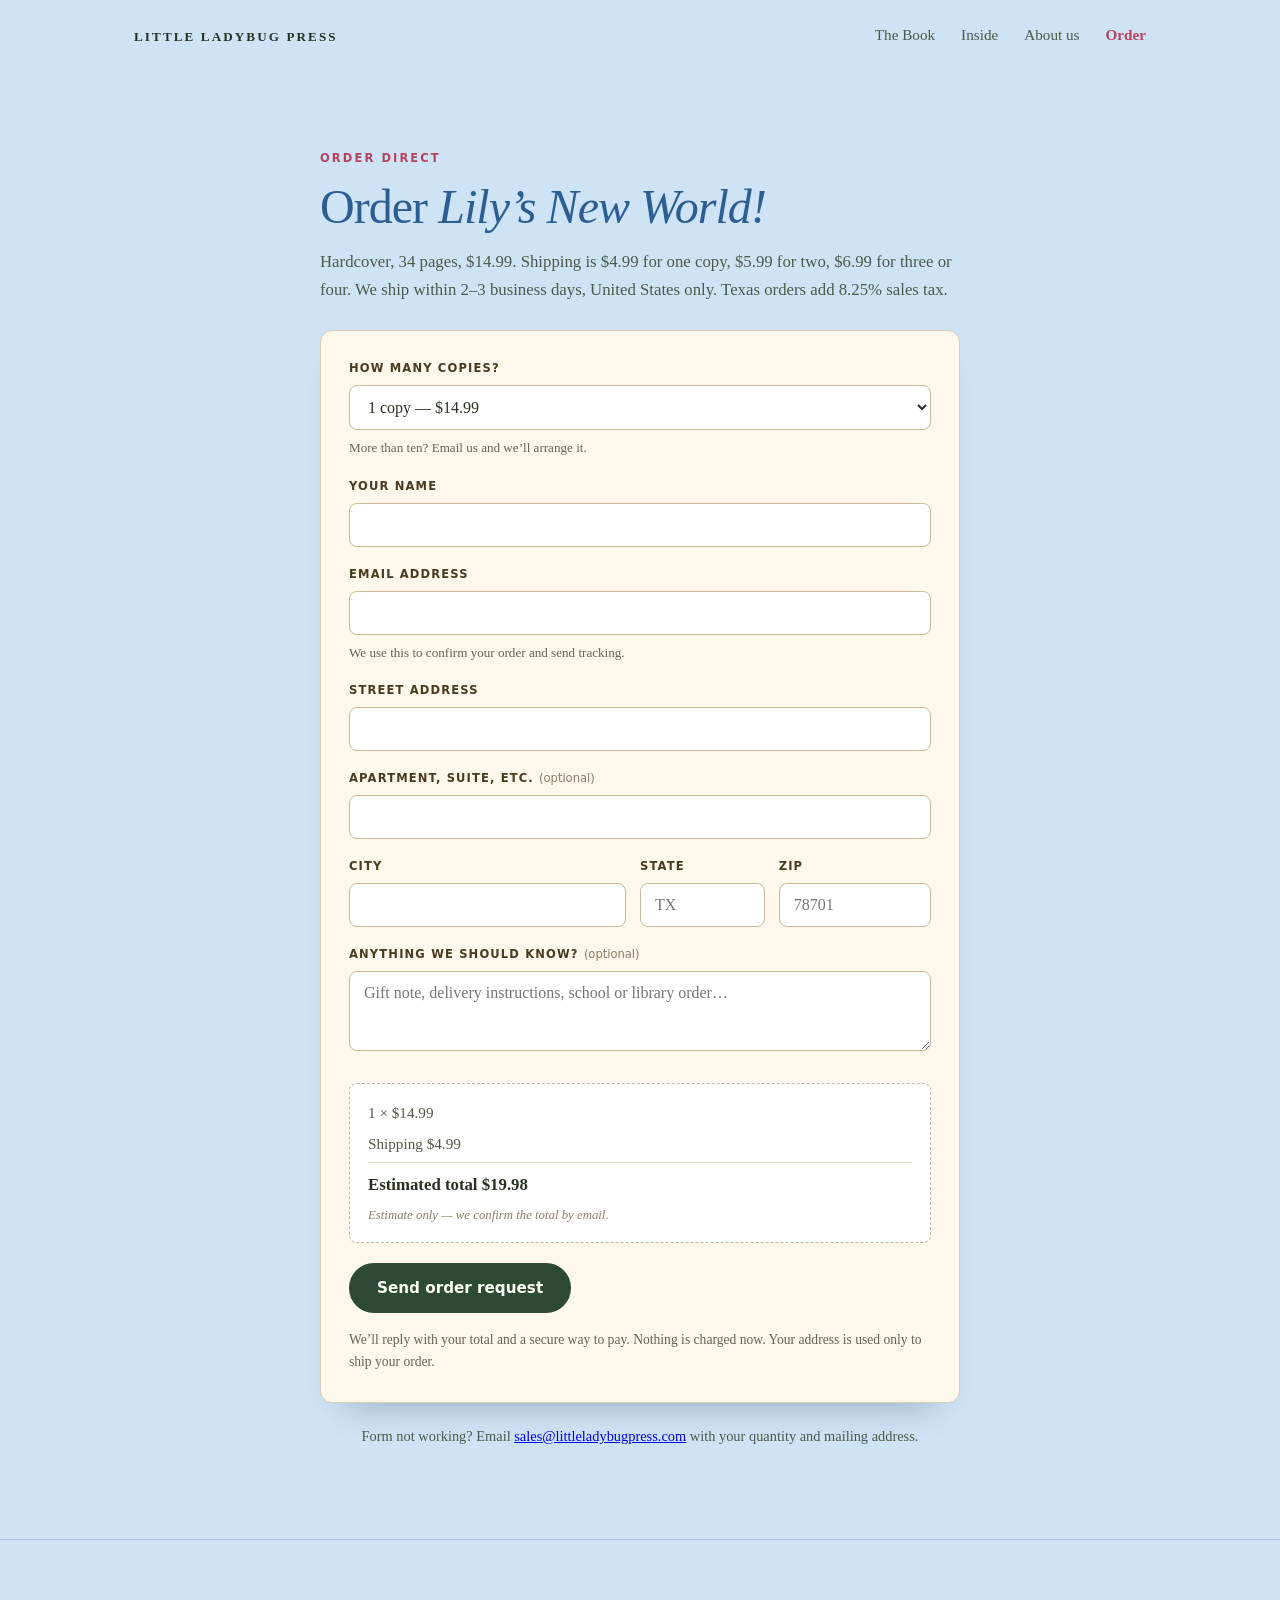
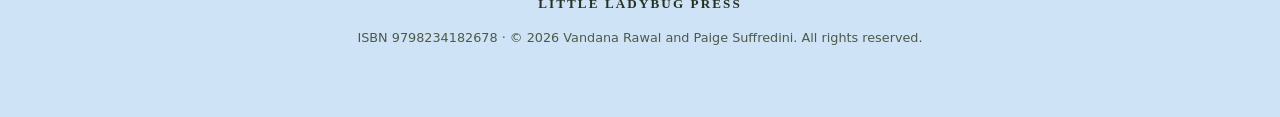
==== order.html @ c1c00ec9 "Turn the rainbow so its apex faces the text" ====
<!DOCTYPE html>
<html lang="en">
<head>
<meta charset="utf-8">
<meta name="viewport" content="width=device-width, initial-scale=1">
<title>Order Lily&rsquo;s New World! — Little Ladybug Press</title>
<meta name="description" content="Order Lily's New World! directly from Little Ladybug Press. Hardcover, $14.99, ships in 2–3 business days within the United States.">
<meta name="robots" content="noindex">
<link rel="stylesheet" href="styles.css?v=19">
</head>
<body>

<header class="site-header">
  <a class="wordmark" href="index.html">Little Ladybug Press</a>
  <nav aria-label="Main">
    <a href="index.html#book">The Book</a>
    <a href="index.html#look">Inside</a>
    <a href="index.html#authors">About us</a>
    <a class="nav-buy" href="order.html">Order</a>
  </nav>
</header>

<main>
  <section class="section">
    <div class="form-wrap">
      <p class="eyebrow">Order direct</p>
      <h1 class="form-title">Order <em>Lily&rsquo;s New World!</em></h1>
      <p class="form-lede">Hardcover, 34 pages, $14.99. Shipping is $4.99 for one copy, $5.99 for two, $6.99 for three or four. We ship within 2&ndash;3 business days, United States only. Texas orders add 8.25% sales tax.</p>

      <form class="order-form" action="https://formspree.io/f/xjyyjrkn" method="POST">
        <input type="hidden" name="_subject" value="New order — Lily's New World">
        <input type="hidden" name="_next" value="https://littleladybugpress.com/thanks.html">

        <div class="field">
          <label for="qty">How many copies?</label>
          <select id="qty" name="quantity" required>
            <option value="1">1 copy — $14.99</option>
            <option value="2">2 copies — $29.98</option>
            <option value="3">3 copies — $44.97</option>
            <option value="4">4 copies — $59.96</option>
            <option value="5">5 copies</option>
            <option value="6">6 copies</option>
            <option value="7">7 copies</option>
            <option value="8">8 copies</option>
            <option value="9">9 copies</option>
            <option value="10">10 copies</option>
          </select>
          <p class="hint">More than ten? Email us and we&rsquo;ll arrange it.</p>
        </div>

        <div class="field">
          <label for="name">Your name</label>
          <input id="name" name="name" type="text" autocomplete="name" required maxlength="80">
        </div>

        <div class="field">
          <label for="email">Email address</label>
          <input id="email" name="email" type="email" autocomplete="email" required maxlength="120">
          <p class="hint">We use this to confirm your order and send tracking.</p>
        </div>

        <div class="field">
          <label for="street">Street address</label>
          <input id="street" name="street" type="text" autocomplete="address-line1" required maxlength="120">
        </div>

        <div class="field">
          <label for="street2">Apartment, suite, etc. <span class="optional">(optional)</span></label>
          <input id="street2" name="street2" type="text" autocomplete="address-line2" maxlength="80">
        </div>

        <div class="row">
          <div class="field">
            <label for="city">City</label>
            <input id="city" name="city" type="text" autocomplete="address-level2" required maxlength="60">
          </div>
          <div class="field">
            <label for="state">State</label>
            <input id="state" name="state" type="text" autocomplete="address-level1" required maxlength="2" pattern="[A-Za-z]{2}" title="Two-letter state code, e.g. TX" placeholder="TX">
          </div>
          <div class="field">
            <label for="zip">ZIP</label>
            <input id="zip" name="zip" type="text" autocomplete="postal-code" required inputmode="numeric" pattern="[0-9]{5}(-[0-9]{4})?" title="Five-digit ZIP, or ZIP+4" placeholder="78701">
          </div>
        </div>

        <div class="field">
          <label for="note">Anything we should know? <span class="optional">(optional)</span></label>
          <textarea id="note" name="note" rows="3" maxlength="500" placeholder="Gift note, delivery instructions, school or library order&hellip;"></textarea>
        </div>

        <!-- Honeypot: hidden from people, irresistible to bots. Leave it empty. -->
        <div class="hp" aria-hidden="true">
          <label for="company">Company</label>
          <input id="company" name="company" type="text" tabindex="-1" autocomplete="off">
        </div>

        <div class="estimate" id="estimate" aria-live="polite"></div>

        <button class="button" type="submit">Send order request</button>

        <p class="form-note">We&rsquo;ll reply with your total and a secure way to pay. Nothing is charged now. Your address is used only to ship your order.</p>
      </form>

      <p class="form-fallback">Form not working? Email <a href="mailto:sales@littleladybugpress.com">sales@littleladybugpress.com</a> with your quantity and mailing address.</p>
    </div>
  </section>
</main>

<footer class="site-footer">
  <p class="wordmark">Little Ladybug Press</p>
  <p class="small">ISBN 9798234182678 &middot; &copy; 2026 Vandana Rawal and Paige Suffredini. All rights reserved.</p>
</footer>

<script>
(function () {
  var qty = document.getElementById('qty');
  var state = document.getElementById('state');
  var out = document.getElementById('estimate');
  var PRICE = 14.99, RATE = 0.0825;

  function shipping(n) {
    if (n <= 1) return 4.99;
    if (n === 2) return 5.99;
    return 6.99;
  }

  function money(v) {
    return '$' + v.toFixed(2);
  }

  function update() {
    var n = parseInt(qty.value, 10) || 1;
    var books = n * PRICE;
    var ship = shipping(n);
    var isTX = (state.value || '').trim().toUpperCase() === 'TX';
    var tax = isTX ? Math.round((books + ship) * RATE * 100) / 100 : 0;
    var total = books + ship + tax;
    out.innerHTML =
      '<span>' + n + ' &times; ' + money(PRICE) + '</span>' +
      '<span>Shipping ' + money(ship) + '</span>' +
      (isTX ? '<span>Texas tax ' + money(tax) + '</span>' : '') +
      '<strong>Estimated total ' + money(total) + '</strong>' +
      '<em>Estimate only — we confirm the total by email.</em>';
  }

  qty.addEventListener('change', update);
  state.addEventListener('input', update);
  update();
})();
</script>

</body>
</html>
---- styles.css ----
/* Lily's New World — single page, no build step */

:root {
  --cream: #cfe3f6;
  --cream-deep: #b4d2ef;
  --ink: #26311f;
  --ink-soft: #4d5a45;
  --rose: #b5445a;
  --leaf: #3f6b4a;
  --leaf-deep: #2c4a34;
  --line: #a5c3e0;
  --max: 1060px;
}

* { box-sizing: border-box; }

html { scroll-behavior: smooth; }

body {
  margin: 0;
  background: var(--cream);
  color: var(--ink);
  font-family: "Iowan Old Style", "Palatino Linotype", Palatino, Georgia, serif;
  font-size: 18px;
  line-height: 1.65;
  -webkit-font-smoothing: antialiased;
}

img { max-width: 100%; display: block; }

.skip {
  position: absolute;
  left: -9999px;
  top: 0;
  background: var(--ink);
  color: var(--cream);
  padding: 10px 16px;
  z-index: 10;
}
.skip:focus { left: 8px; top: 8px; }

/* Header */

.site-header {
  display: flex;
  align-items: center;
  justify-content: space-between;
  gap: 24px;
  max-width: var(--max);
  margin: 0 auto;
  padding: 22px 24px;
}

.wordmark {
  font-size: 0.82rem;
  letter-spacing: 0.16em;
  text-transform: uppercase;
  color: var(--ink);
  text-decoration: none;
  font-weight: 700;
}

.site-header nav {
  display: flex;
  gap: 26px;
  align-items: center;
  font-size: 0.95rem;
}

.site-header nav a {
  color: var(--ink-soft);
  text-decoration: none;
  padding-bottom: 3px;
  border-bottom: 1px solid transparent;
}

.site-header nav a:hover,
.site-header nav a:focus-visible {
  color: var(--ink);
  border-bottom-color: var(--rose);
}

.nav-buy {
  color: var(--rose) !important;
  font-weight: 700;
}

/* Hero */

.hero {
  display: grid;
  grid-template-columns: 1.15fr 0.85fr;
  gap: 56px;
  align-items: center;
  max-width: var(--max);
  margin: 0 auto;
  padding: 40px 24px 64px;
}

.eyebrow {
  font-family: system-ui, -apple-system, "Segoe UI", sans-serif;
  font-size: 0.72rem;
  letter-spacing: 0.18em;
  text-transform: uppercase;
  color: var(--rose);
  margin: 0 0 14px;
  font-weight: 700;
}

h1 {
  font-size: clamp(2.9rem, 6vw, 4.6rem);
  line-height: 0.98;
  margin: 0 0 22px;
  letter-spacing: -0.02em;
  font-weight: 400;
  color: #2b5f93;
}

.bang { color: inherit; }

.eyebrow.red { color: #c62828; }

.excl { color: #c62828; }

.title-accent {
  color: var(--rose);
  text-decoration: underline;
  text-decoration-thickness: 2px;
  text-underline-offset: 5px;
}
.lede {
  font-size: 1.12rem;
  color: var(--ink-soft);
  margin: 0 0 16px;
  max-width: 34em;
}

.lede + .lede { margin-top: 0; }

.hero-actions {
  display: flex;
  flex-wrap: wrap;
  gap: 14px;
  margin-top: 30px;
}

/* Buttons */

.button {
  display: inline-block;
  background: var(--leaf-deep);
  color: #fffdf7;
  text-decoration: none;
  padding: 14px 26px;
  border-radius: 999px;
  font-family: system-ui, -apple-system, "Segoe UI", sans-serif;
  font-size: 0.95rem;
  font-weight: 600;
  border: 2px solid var(--leaf-deep);
  transition: background 0.15s ease, color 0.15s ease;
}

.button:hover,
.button:focus-visible {
  background: #1f3626;
  border-color: #1f3626;
}

.button.ghost {
  background: transparent;
  color: var(--leaf-deep);
}

.button.ghost:hover,
.button.ghost:focus-visible {
  background: var(--cream-deep);
}

/* Cover */

.cover-slot { perspective: 1200px; }

.cover-img {
  display: block;
  width: 100%;
  height: auto;
  border-radius: 6px 14px 14px 6px;
  transform: rotate(2.5deg);
  box-shadow:
    0 0 0 3px #111111,
    0 22px 40px -18px rgba(38, 49, 31, 0.45);
}

/* Details strip */

.strip {
  background: var(--leaf-deep);
  color: #f4efe2;
  padding: 26px 24px;
}

.strip dl {
  max-width: var(--max);
  margin: 0 auto;
  display: grid;
  grid-template-columns: repeat(4, 1fr);
  gap: 20px;
  text-align: center;
}

.strip dt {
  font-family: system-ui, -apple-system, "Segoe UI", sans-serif;
  font-size: 0.66rem;
  letter-spacing: 0.16em;
  text-transform: uppercase;
  opacity: 0.7;
  margin-bottom: 4px;
}

.strip dd {
  margin: 0;
  font-size: 1rem;
}

/* Sections */

.section {
  max-width: var(--max);
  margin: 0 auto;
  padding: 76px 24px;
}

.section.tinted {
  max-width: none;
  background: var(--cream-deep);
}

.section.tinted > * {
  max-width: var(--max);
  margin-left: auto;
  margin-right: auto;
}

.section-head { max-width: 30em; margin-bottom: 34px; }

h2 {
  font-size: clamp(1.8rem, 3.4vw, 2.5rem);
  line-height: 1.1;
  margin: 0;
  font-weight: 400;
  letter-spacing: -0.01em;
}

.prose { max-width: 36em; }
.prose p { margin: 0 0 18px; color: var(--ink-soft); }
.prose p:last-child { margin-bottom: 0; }

/* Look inside */

.spreads {
  display: grid;
  grid-template-columns: repeat(3, 1fr);
  gap: 24px;
}

.spreads figure {
  margin: 0;
  padding: 0;
  border: 3px solid #111111;
  border-radius: 10px;
  box-shadow: 0 18px 30px -20px rgba(22, 40, 60, 0.28);
  overflow: hidden;
}

.spreads img {
  width: 100%;
  height: auto;
  border-radius: 0;
  box-shadow: none;
}

/* Cards */

.cards {
  display: grid;
  grid-template-columns: repeat(2, 1fr);
  gap: 24px;
}

.card {
  background: var(--cream);
  border: 1px solid var(--line);
  border-radius: 10px;
  padding: 28px;
}

.card h3 {
  margin: 0 0 10px;
  font-size: 1.15rem;
  font-weight: 700;
}

.card p { margin: 0; color: var(--ink-soft); font-size: 0.98rem; }

/* Buy */

.buy { text-align: center; }

.buy-inner { max-width: 34em; margin: 0 auto; }

.buy p { color: var(--ink-soft); }

.small {
  font-family: system-ui, -apple-system, "Segoe UI", sans-serif;
  font-size: 0.8rem;
  color: var(--ink-soft);
}

/* Footer */

.site-footer {
  border-top: 1px solid var(--line);
  padding: 40px 24px 56px;
  text-align: center;
}

.site-footer .wordmark { display: block; margin-bottom: 8px; }

/* Focus */

a:focus-visible,
button:focus-visible {
  outline: 3px solid var(--rose);
  outline-offset: 3px;
}

/* Responsive */

@media (max-width: 820px) {
  .hero { grid-template-columns: 1fr; gap: 40px; padding-top: 20px; }
  .cover-slot { max-width: 340px; }
  .strip dl { grid-template-columns: repeat(2, 1fr); gap: 26px; }
  .cards { grid-template-columns: 1fr; }
  .spreads {
    display: flex;
    overflow-x: auto;
    scroll-snap-type: x mandatory;
    gap: 16px;
    padding-bottom: 10px;
    -webkit-overflow-scrolling: touch;
  }
  .spreads figure { flex: 0 0 78%; scroll-snap-align: start; }
  .site-header nav { gap: 16px; font-size: 0.9rem; }
}

@media (max-width: 520px) {
  body { font-size: 17px; }
  .site-header { flex-wrap: wrap; justify-content: center; }
  .section { padding: 56px 20px; }
  .hero { padding-bottom: 48px; }
}

@media (prefers-reduced-motion: reduce) {
  html { scroll-behavior: auto; }
  * { transition: none !important; }
}

/* Order form */

.form-wrap {
  max-width: 640px;
  margin: 0 auto;
}

.form-title {
  font-size: clamp(2rem, 4vw, 3rem);
  line-height: 1.05;
  margin: 0 0 16px;
  color: #2b5f93;
  font-weight: 400;
}

.form-lede {
  font-size: 1.05rem;
  color: var(--ink-soft);
  margin: 0 0 26px;
}

.order-form {
  background: #fdf7ec;
  border: 1px solid #d9cdb8;
  border-radius: 12px;
  padding: 28px;
  box-shadow: 0 20px 36px -26px rgba(22, 40, 60, 0.45);
}

.field { margin-bottom: 18px; }

.field label {
  display: block;
  font-family: system-ui, -apple-system, "Segoe UI", sans-serif;
  font-size: 0.72rem;
  letter-spacing: 0.1em;
  text-transform: uppercase;
  font-weight: 700;
  color: #4a3a1e;
  margin-bottom: 7px;
}

.optional {
  font-weight: 400;
  letter-spacing: 0;
  text-transform: none;
  color: #8a7c63;
}

.field input,
.field select,
.field textarea {
  width: 100%;
  padding: 12px 14px;
  font-family: inherit;
  font-size: 1rem;
  color: var(--ink);
  background: #fff;
  border: 1px solid #c9b79a;
  border-radius: 8px;
}

.field input:focus,
.field select:focus,
.field textarea:focus {
  outline: 3px solid rgba(181, 68, 90, 0.28);
  border-color: var(--rose);
}

.row {
  display: grid;
  grid-template-columns: 2fr 0.9fr 1.1fr;
  gap: 14px;
}

.hint {
  font-size: 0.82rem;
  color: #6b6152;
  margin: 7px 0 0;
}

.hp {
  position: absolute;
  left: -9999px;
  width: 1px;
  height: 1px;
  overflow: hidden;
}

.estimate {
  display: grid;
  gap: 6px;
  margin: 22px 0 20px;
  padding: 16px 18px;
  background: #fff;
  border: 1px dashed #c9b79a;
  border-radius: 8px;
  font-size: 0.95rem;
  color: var(--ink-soft);
}

.estimate span { display: flex; justify-content: space-between; }

.estimate strong {
  display: flex;
  justify-content: space-between;
  padding-top: 8px;
  border-top: 1px solid #e4d9c5;
  color: var(--ink);
  font-size: 1.05rem;
}

.estimate em {
  font-size: 0.8rem;
  color: #8a7c63;
}

.form-note {
  font-size: 0.85rem;
  color: #6b6152;
  margin: 16px 0 0;
}

.form-fallback {
  font-size: 0.9rem;
  color: var(--ink-soft);
  margin-top: 22px;
  text-align: center;
}

@media (max-width: 620px) {
  .row { grid-template-columns: 1fr 1fr; }
  .row .field:first-child { grid-column: 1 / -1; }
  .order-form { padding: 20px; }
}

/* Authors note */

.authors-note {
  max-width: 44em;
  margin: 34px auto 0;
  color: var(--ink);
  font-size: 1.18rem;
  font-weight: 700;
  line-height: 1.55;
  text-align: center;
}

.authors-note + .authors-note { margin-top: 16px; }

/* Discovery layout with rainbow */

.discovery-layout {
  display: grid;
  grid-template-columns: 1.15fr 0.85fr;
  gap: 46px;
  align-items: center;
}

.discovery-art { margin: 0; }

.discovery-art img {
  width: 100%;
  height: auto;
  mix-blend-mode: multiply;
}

@media (max-width: 860px) {
  .discovery-layout { grid-template-columns: 1fr; gap: 28px; }
}
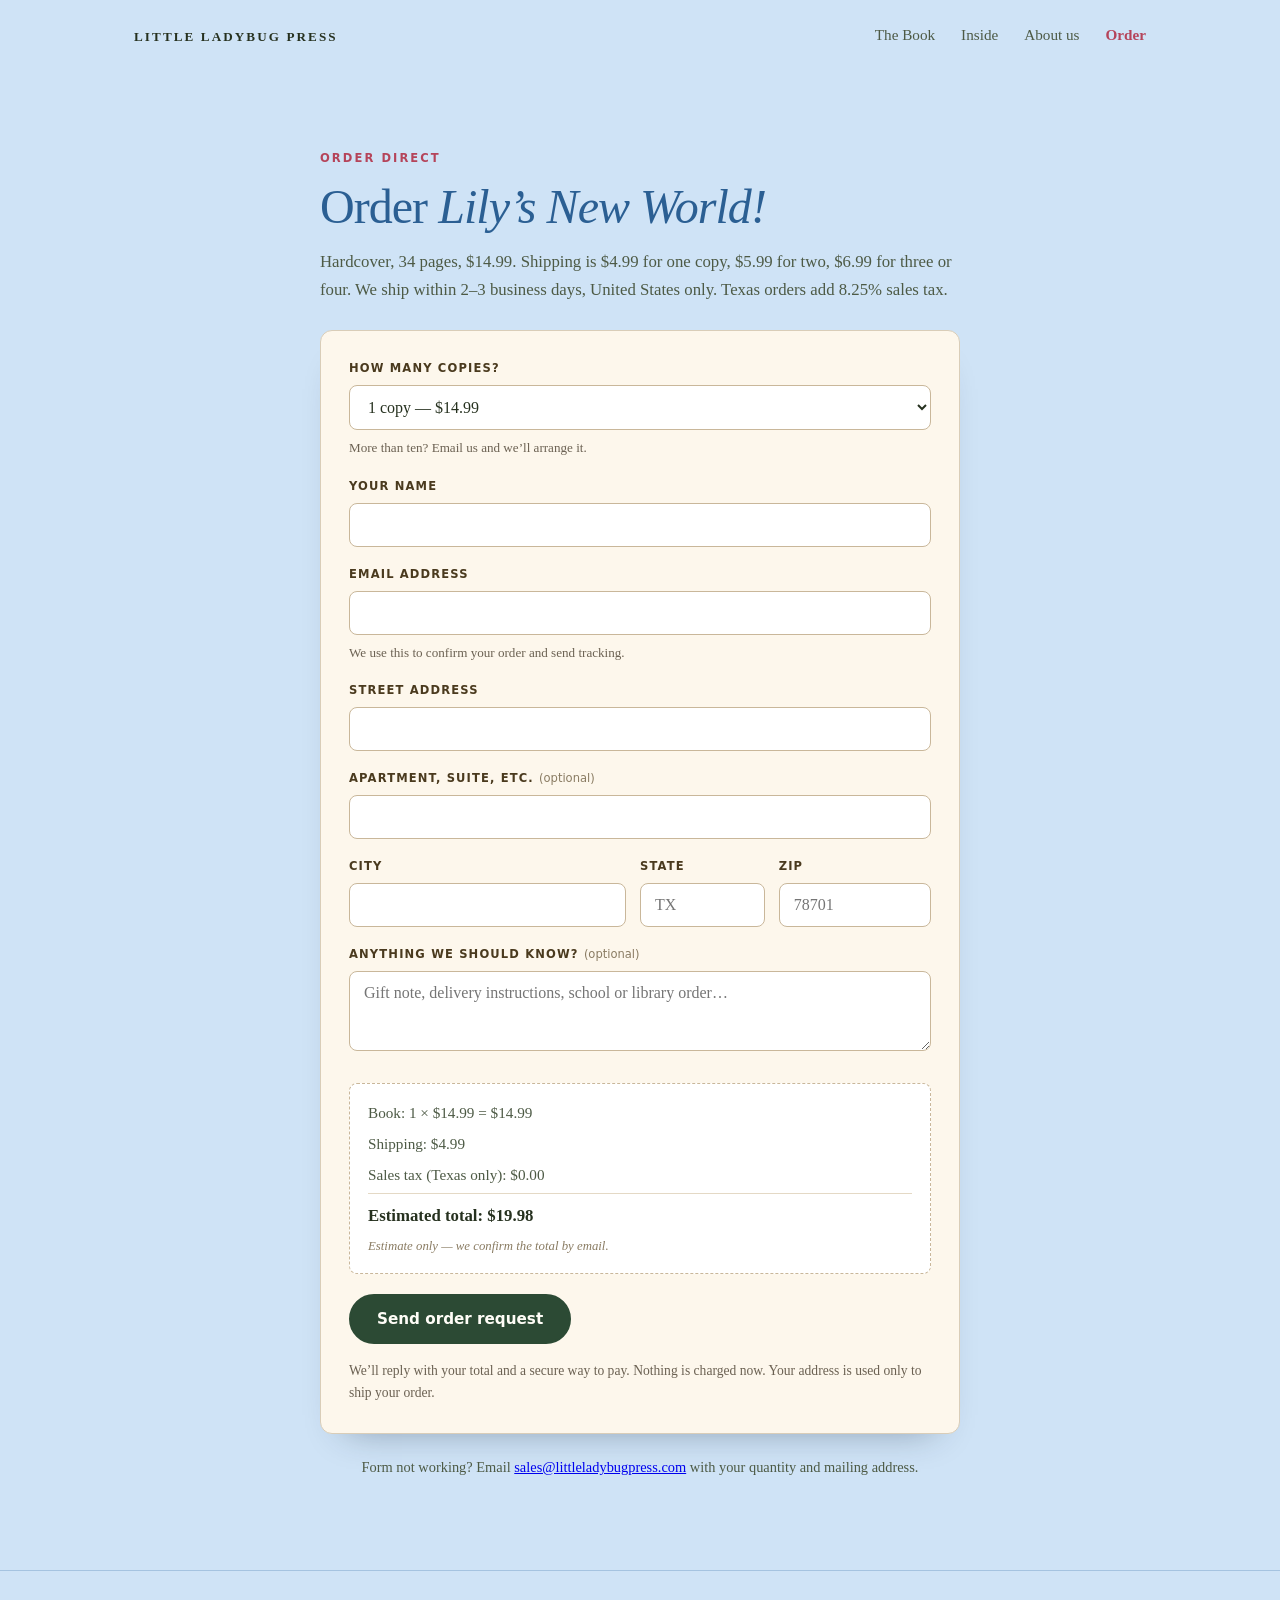
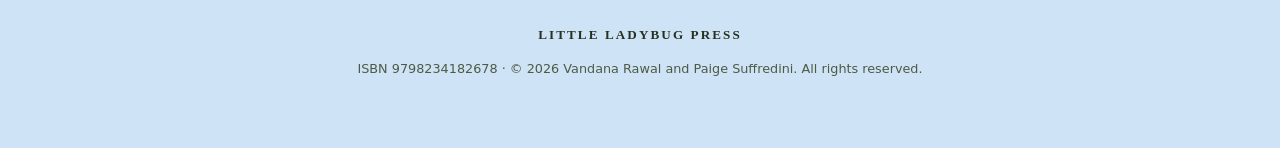
==== commit f595970f: "Show the full book, shipping, and tax breakdown on the order form" ====
--- a/order.html
+++ b/order.html
@@ -6,7 +6,7 @@
 <title>Order Lily&rsquo;s New World! — Little Ladybug Press</title>
 <meta name="description" content="Order Lily's New World! directly from Little Ladybug Press. Hardcover, $14.99, ships in 2–3 business days within the United States.">
 <meta name="robots" content="noindex">
-<link rel="stylesheet" href="styles.css?v=19">
+<link rel="stylesheet" href="styles.css?v=20">
 </head>
 <body>
 
@@ -97,6 +97,12 @@
 
         <div class="estimate" id="estimate" aria-live="polite"></div>
 
+        <!-- The estimate is sent with the order so the confirmation email has the full breakdown. -->
+        <input type="hidden" id="book_total" name="book_total" value="">
+        <input type="hidden" id="shipping_cost" name="shipping_cost" value="">
+        <input type="hidden" id="sales_tax" name="sales_tax" value="">
+        <input type="hidden" id="estimated_total" name="estimated_total" value="">
+
         <button class="button" type="submit">Send order request</button>
 
         <p class="form-note">We&rsquo;ll reply with your total and a secure way to pay. Nothing is charged now. Your address is used only to ship your order.</p>
@@ -117,6 +123,10 @@
   var qty = document.getElementById('qty');
   var state = document.getElementById('state');
   var out = document.getElementById('estimate');
+  var bookField = document.getElementById('book_total');
+  var shipField = document.getElementById('shipping_cost');
+  var taxField = document.getElementById('sales_tax');
+  var totalField = document.getElementById('estimated_total');
   var PRICE = 14.99, RATE = 0.0825;
 
   function shipping(n) {
@@ -136,16 +146,30 @@
     var isTX = (state.value || '').trim().toUpperCase() === 'TX';
     var tax = isTX ? Math.round((books + ship) * RATE * 100) / 100 : 0;
     var total = books + ship + tax;
+
     out.innerHTML =
-      '<span>' + n + ' &times; ' + money(PRICE) + '</span>' +
-      '<span>Shipping ' + money(ship) + '</span>' +
-      (isTX ? '<span>Texas tax ' + money(tax) + '</span>' : '') +
-      '<strong>Estimated total ' + money(total) + '</strong>' +
+      '<span>Book: ' + n + ' &times; ' + money(PRICE) + ' = ' + money(books) + '</span>' +
+      '<span>Shipping: ' + money(ship) + '</span>' +
+      '<span>' + (isTX ? 'Texas sales tax (8.25%): ' : 'Sales tax (Texas only): ') + money(tax) + '</span>' +
+      '<strong>Estimated total: ' + money(total) + '</strong>' +
       '<em>Estimate only — we confirm the total by email.</em>';
+
+    if (bookField) bookField.value = money(books);
+    if (shipField) shipField.value = money(ship);
+    if (taxField) taxField.value = money(tax);
+    if (totalField) totalField.value = money(total);
   }
 
   qty.addEventListener('change', update);
   state.addEventListener('input', update);
+  state.addEventListener('change', update);
+  state.addEventListener('blur', update);
+  // Browser autofill can populate the state without firing input/change.
+  document.addEventListener('input', update, true);
+  document.addEventListener('change', update, true);
+  window.addEventListener('pageshow', update);
+  setTimeout(update, 250);
+  setTimeout(update, 1200);
   update();
 })();
 </script>
--- a/styles.css
+++ b/styles.css
@@ -519,12 +519,12 @@
 
 .discovery-layout {
   display: grid;
-  grid-template-columns: 1.15fr 0.85fr;
-  gap: 46px;
+  grid-template-columns: 1fr 1.15fr;
+  gap: 40px;
   align-items: center;
 }
 
-.discovery-art { margin: 0; }
+.discovery-art { margin: 0 -20px 0 0; }
 
 .discovery-art img {
   width: 100%;
@@ -534,4 +534,5 @@
 
 @media (max-width: 860px) {
   .discovery-layout { grid-template-columns: 1fr; gap: 28px; }
-}
+  .discovery-art { margin: 0; }
+}
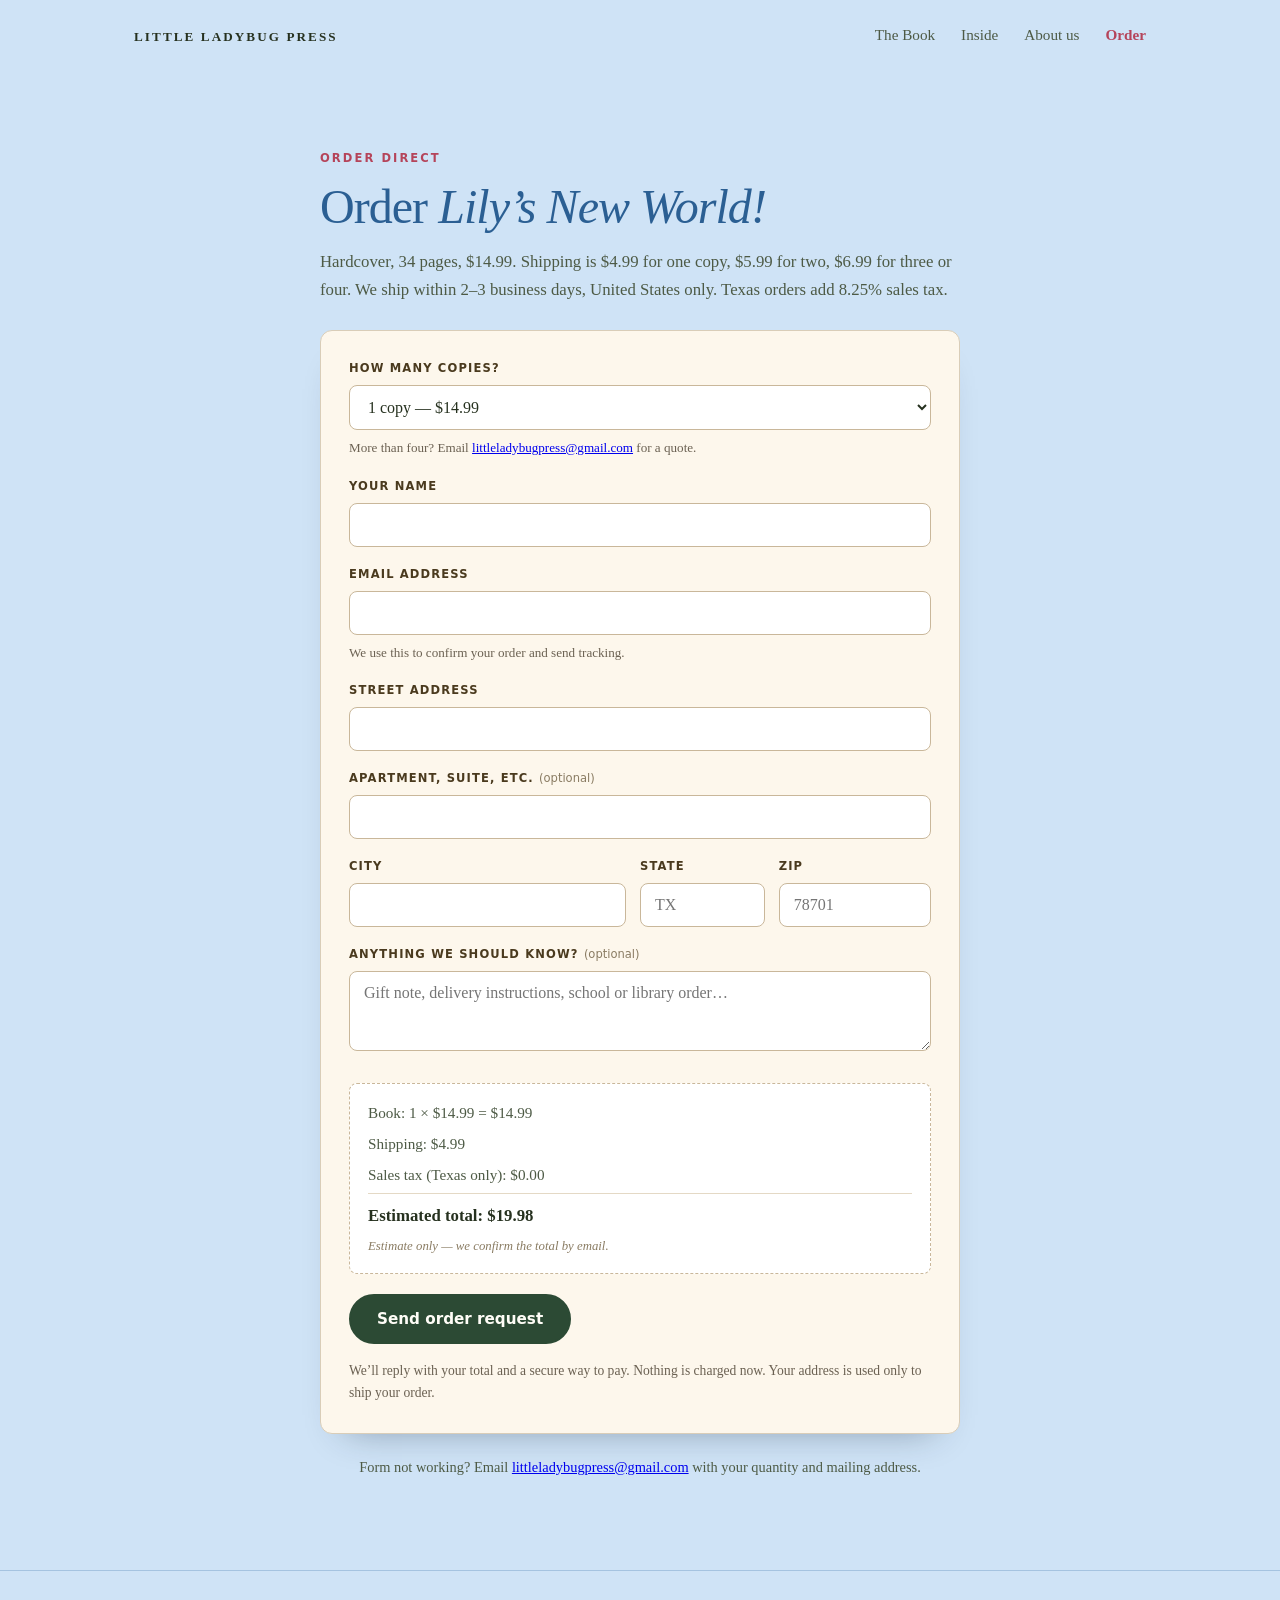
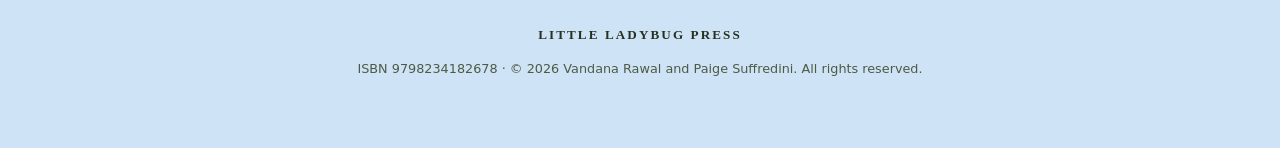
==== commit 0fe42ef2: "Cap direct orders at four copies and switch contact email" ====
--- a/order.html
+++ b/order.html
@@ -13,7 +13,7 @@
 <header class="site-header">
   <a class="wordmark" href="index.html">Little Ladybug Press</a>
   <nav aria-label="Main">
-    <a href="index.html#book">The Book</a>
+    <a href="index.html#top">The Book</a>
     <a href="index.html#look">Inside</a>
     <a href="index.html#authors">About us</a>
     <a class="nav-buy" href="order.html">Order</a>
@@ -28,7 +28,7 @@
       <p class="form-lede">Hardcover, 34 pages, $14.99. Shipping is $4.99 for one copy, $5.99 for two, $6.99 for three or four. We ship within 2&ndash;3 business days, United States only. Texas orders add 8.25% sales tax.</p>
 
       <form class="order-form" action="https://formspree.io/f/xjyyjrkn" method="POST">
-        <input type="hidden" name="_subject" value="New order — Lily's New World">
+        <input type="hidden" id="subject_line" name="_subject" value="New order — Lily's New World">
         <input type="hidden" name="_next" value="https://littleladybugpress.com/thanks.html">
 
         <div class="field">
@@ -38,14 +38,8 @@
             <option value="2">2 copies — $29.98</option>
             <option value="3">3 copies — $44.97</option>
             <option value="4">4 copies — $59.96</option>
-            <option value="5">5 copies</option>
-            <option value="6">6 copies</option>
-            <option value="7">7 copies</option>
-            <option value="8">8 copies</option>
-            <option value="9">9 copies</option>
-            <option value="10">10 copies</option>
           </select>
-          <p class="hint">More than ten? Email us and we&rsquo;ll arrange it.</p>
+          <p class="hint">More than four? Email <a href="mailto:littleladybugpress@gmail.com">littleladybugpress@gmail.com</a> for a quote.</p>
         </div>
 
         <div class="field">
@@ -97,18 +91,15 @@
 
         <div class="estimate" id="estimate" aria-live="polite"></div>
 
-        <!-- The estimate is sent with the order so the confirmation email has the full breakdown. -->
-        <input type="hidden" id="book_total" name="book_total" value="">
-        <input type="hidden" id="shipping_cost" name="shipping_cost" value="">
-        <input type="hidden" id="sales_tax" name="sales_tax" value="">
-        <input type="hidden" id="estimated_total" name="estimated_total" value="">
+        <!-- The estimate is sent as one block so the notification email shows the full pricing box. -->
+        <input type="hidden" id="pricing_summary" name="estimated_pricing" value="">
 
         <button class="button" type="submit">Send order request</button>
 
         <p class="form-note">We&rsquo;ll reply with your total and a secure way to pay. Nothing is charged now. Your address is used only to ship your order.</p>
       </form>
 
-      <p class="form-fallback">Form not working? Email <a href="mailto:sales@littleladybugpress.com">sales@littleladybugpress.com</a> with your quantity and mailing address.</p>
+      <p class="form-fallback">Form not working? Email <a href="mailto:littleladybugpress@gmail.com">littleladybugpress@gmail.com</a> with your quantity and mailing address.</p>
     </div>
   </section>
 </main>
@@ -123,10 +114,8 @@
   var qty = document.getElementById('qty');
   var state = document.getElementById('state');
   var out = document.getElementById('estimate');
-  var bookField = document.getElementById('book_total');
-  var shipField = document.getElementById('shipping_cost');
-  var taxField = document.getElementById('sales_tax');
-  var totalField = document.getElementById('estimated_total');
+  var bookField = document.getElementById('pricing_summary');
+  var subjectField = document.getElementById('subject_line');
   var PRICE = 14.99, RATE = 0.0825;
 
   function shipping(n) {
@@ -154,10 +143,16 @@
       '<strong>Estimated total: ' + money(total) + '</strong>' +
       '<em>Estimate only — we confirm the total by email.</em>';
 
-    if (bookField) bookField.value = money(books);
-    if (shipField) shipField.value = money(ship);
-    if (taxField) taxField.value = money(tax);
-    if (totalField) totalField.value = money(total);
+    if (bookField) {
+      bookField.value =
+        'Book: ' + n + ' × ' + money(PRICE) + ' = ' + money(books) + '\n' +
+        'Shipping: ' + money(ship) + '\n' +
+        (isTX ? 'Texas sales tax (8.25%): ' : 'Sales tax (Texas only): ') + money(tax) + '\n' +
+        'Estimated total: ' + money(total);
+    }
+    if (subjectField) {
+      subjectField.value = 'New order — ' + n + (n === 1 ? ' copy' : ' copies') + ' — ' + money(total);
+    }
   }
 
   qty.addEventListener('change', update);
--- a/styles.css
+++ b/styles.css
@@ -119,6 +119,13 @@
 .bang { color: inherit; }
 
 .eyebrow.red { color: #c62828; }
+
+.eyebrow-hero,
+.eyebrow-lg {
+  font-size: 0.9rem;
+  letter-spacing: 0.16em;
+  margin-bottom: 16px;
+}
 
 .excl { color: #c62828; }
 
@@ -180,15 +187,93 @@
 
 .cover-slot { perspective: 1200px; }
 
+.book-wrap {
+  position: relative;
+  transform: rotate(2.5deg);
+  box-shadow:
+    0 1px 3px rgba(20, 30, 22, 0.45),
+    0 20px 32px -6px rgba(20, 30, 22, 0.50),
+    28px 46px 66px -14px rgba(20, 30, 22, 0.70);
+}
+
+/* Page block peeking out at the fore-edge and along the bottom */
+.book-wrap::before {
+  content: "";
+  position: absolute;
+  top: 7px;
+  left: 10px;
+  right: -4px;
+  bottom: 12px;
+  z-index: 0;
+  border-radius: 2px 4px 4px 2px;
+  background:
+    linear-gradient(
+      to right,
+      rgba(0, 0, 0, 0.26) 0,
+      rgba(0, 0, 0, 0.05) 9px,
+      rgba(255, 255, 255, 0.20) 14px,
+      rgba(0, 0, 0, 0.10) 100%
+    ),
+    repeating-linear-gradient(
+      to right,
+      #fffdf6 0 1.6px,
+      #cdc4ad 1.6px 3.2px
+    );
+  box-shadow: none;
+}
+
+.book {
+  position: relative;
+  z-index: 1;
+  border-radius: 6px 2px 2px 6px;
+  overflow: hidden;
+  background: #241f1a;
+  box-shadow:
+    inset 0 -1px 0 rgba(35, 30, 25, 0.55),
+    inset 0 0 0 1px rgba(45, 45, 35, 0.10),
+    inset 0 -10px 14px -10px rgba(30, 30, 20, 0.30);
+}
+
+/* Soft shading where the cover meets the page block */
+.book::after {
+  content: "";
+  position: absolute;
+  inset: 0;
+  pointer-events: none;
+  background: linear-gradient(
+    to left,
+    rgba(0, 0, 0, 0.16) 0,
+    rgba(0, 0, 0, 0.04) 8px,
+    rgba(0, 0, 0, 0) 18px
+  );
+}
+
+/* Binding seam down the spine edge */
+.book::before {
+  content: "";
+  position: absolute;
+  top: 0;
+  bottom: 0;
+  left: 0;
+  width: 8.5%;
+  pointer-events: none;
+  background: linear-gradient(
+    to right,
+    rgba(0, 0, 0, 0.06) 0%,
+    rgba(0, 0, 0, 0.14) 4%,
+    rgba(0, 0, 0, 0.26) 10%,
+    rgba(255, 255, 255, 0.30) 17%,
+    rgba(255, 255, 255, 0.10) 25%,
+    rgba(0, 0, 0, 0.10) 44%,
+    rgba(0, 0, 0, 0.03) 72%,
+    rgba(0, 0, 0, 0) 100%
+  );
+}
+
 .cover-img {
   display: block;
   width: 100%;
   height: auto;
-  border-radius: 6px 14px 14px 6px;
-  transform: rotate(2.5deg);
-  box-shadow:
-    0 0 0 3px #111111,
-    0 22px 40px -18px rgba(38, 49, 31, 0.45);
 }
 
 /* Details strip */
@@ -279,6 +364,16 @@
   box-shadow: none;
 }
 
+.spreads-note {
+  margin: 26px 0 0;
+  text-align: center;
+  font-family: system-ui, -apple-system, "Segoe UI", sans-serif;
+  font-size: 1.05rem;
+  font-weight: 700;
+  letter-spacing: 0.03em;
+  color: var(--ink);
+}
+
 /* Cards */
 
 .cards {
@@ -296,11 +391,11 @@
 
 .card h3 {
   margin: 0 0 10px;
-  font-size: 1.15rem;
+  font-size: 1.24rem;
   font-weight: 700;
 }
 
-.card p { margin: 0; color: var(--ink-soft); font-size: 0.98rem; }
+.card p { margin: 0; color: var(--ink-soft); font-size: 1.07rem; line-height: 1.6; }
 
 /* Buy */
 
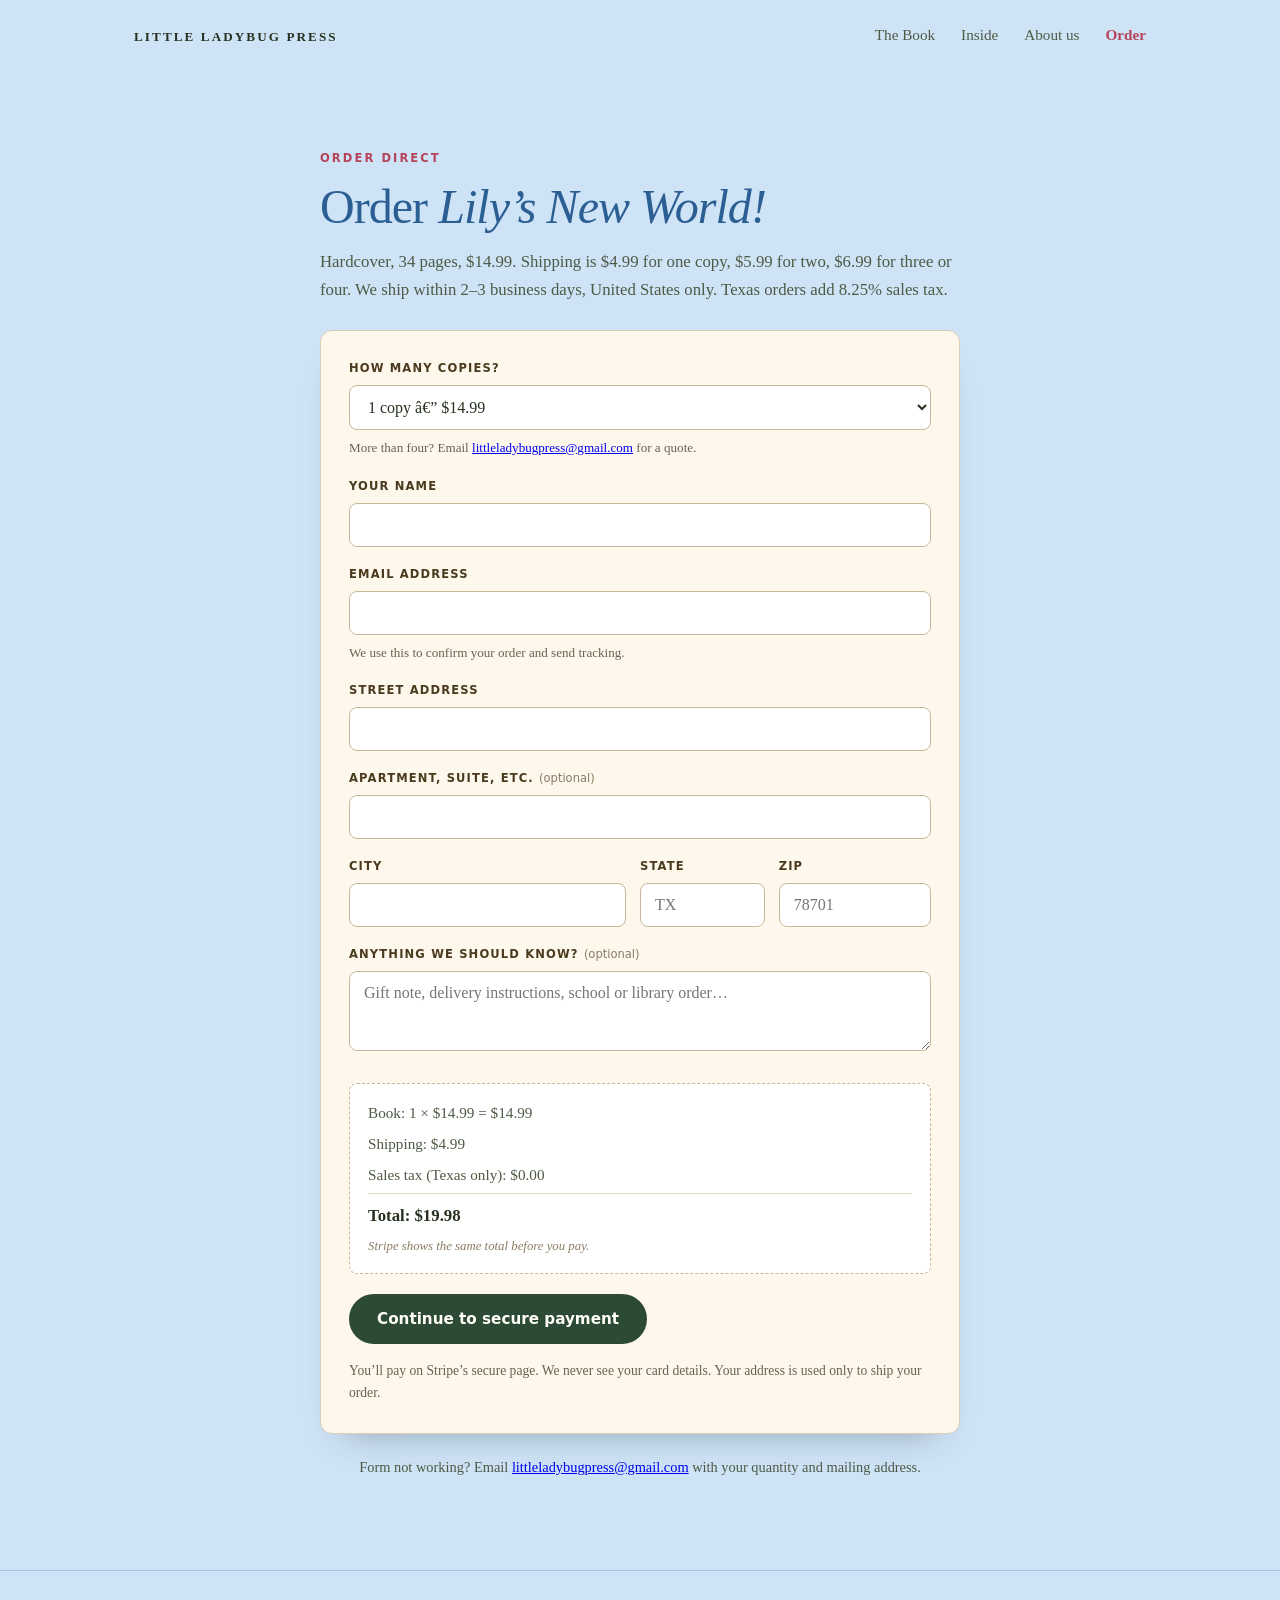
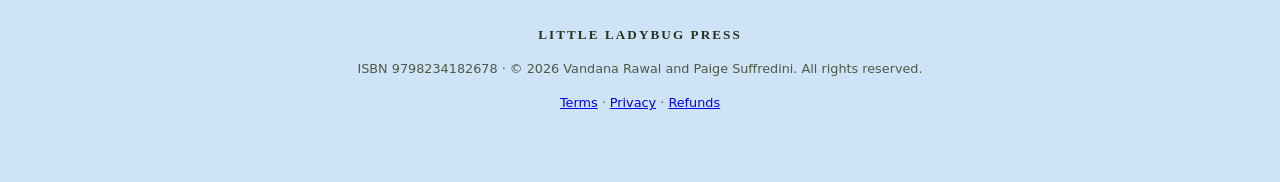
==== commit 77cb0fca: "Send orders to Stripe Checkout via the Worker, add Turnstile and policy pages" ====
--- a/order.html
+++ b/order.html
@@ -1,12 +1,14 @@
-<!DOCTYPE html>
+﻿<!DOCTYPE html>
 <html lang="en">
 <head>
 <meta charset="utf-8">
+<meta http-equiv="Content-Security-Policy" content="default-src 'self'; script-src 'self' https://challenges.cloudflare.com; style-src 'self' 'unsafe-inline'; img-src 'self' data:; connect-src 'self' https://llp-checkout.littleladybugpress.workers.dev; frame-src https://challenges.cloudflare.com; form-action 'self' https://checkout.stripe.com; base-uri 'none'; object-src 'none'">
 <meta name="viewport" content="width=device-width, initial-scale=1">
-<title>Order Lily&rsquo;s New World! — Little Ladybug Press</title>
-<meta name="description" content="Order Lily's New World! directly from Little Ladybug Press. Hardcover, $14.99, ships in 2–3 business days within the United States.">
+<title>Order Lily&rsquo;s New World! â€” Little Ladybug Press</title>
+<meta name="description" content="Order Lily's New World! directly from Little Ladybug Press. Hardcover, $14.99, ships in 2â€“3 business days within the United States.">
 <meta name="robots" content="noindex">
-<link rel="stylesheet" href="styles.css?v=20">
+<link rel="stylesheet" href="styles.css?v=21">
+<script src="https://challenges.cloudflare.com/turnstile/v0/api.js" async defer></script>
 </head>
 <body>
 
@@ -27,17 +29,15 @@
       <h1 class="form-title">Order <em>Lily&rsquo;s New World!</em></h1>
       <p class="form-lede">Hardcover, 34 pages, $14.99. Shipping is $4.99 for one copy, $5.99 for two, $6.99 for three or four. We ship within 2&ndash;3 business days, United States only. Texas orders add 8.25% sales tax.</p>
 
-      <form class="order-form" action="https://formspree.io/f/xjyyjrkn" method="POST">
-        <input type="hidden" id="subject_line" name="_subject" value="New order — Lily's New World">
-        <input type="hidden" name="_next" value="https://littleladybugpress.com/thanks.html">
+      <form class="order-form" id="order-form" novalidate>
 
         <div class="field">
           <label for="qty">How many copies?</label>
           <select id="qty" name="quantity" required>
-            <option value="1">1 copy — $14.99</option>
-            <option value="2">2 copies — $29.98</option>
-            <option value="3">3 copies — $44.97</option>
-            <option value="4">4 copies — $59.96</option>
+            <option value="1">1 copy â€” $14.99</option>
+            <option value="2">2 copies â€” $29.98</option>
+            <option value="3">3 copies â€” $44.97</option>
+            <option value="4">4 copies â€” $59.96</option>
           </select>
           <p class="hint">More than four? Email <a href="mailto:littleladybugpress@gmail.com">littleladybugpress@gmail.com</a> for a quote.</p>
         </div>
@@ -91,12 +91,13 @@
 
         <div class="estimate" id="estimate" aria-live="polite"></div>
 
-        <!-- The estimate is sent as one block so the notification email shows the full pricing box. -->
-        <input type="hidden" id="pricing_summary" name="estimated_pricing" value="">
+        <div class="cf-turnstile" data-sitekey="0x4AAAAAAGSjstpD9BCqiTFk" data-action="checkout" data-theme="light" data-size="flexible"></div>
 
-        <button class="button" type="submit">Send order request</button>
+        <p class="form-error" id="form-error" role="alert" hidden></p>
 
-        <p class="form-note">We&rsquo;ll reply with your total and a secure way to pay. Nothing is charged now. Your address is used only to ship your order.</p>
+        <button class="button" type="submit">Continue to secure payment</button>
+
+        <p class="form-note">You&rsquo;ll pay on Stripe&rsquo;s secure page. We never see your card details. Your address is used only to ship your order.</p>
       </form>
 
       <p class="form-fallback">Form not working? Email <a href="mailto:littleladybugpress@gmail.com">littleladybugpress@gmail.com</a> with your quantity and mailing address.</p>
@@ -107,67 +108,11 @@
 <footer class="site-footer">
   <p class="wordmark">Little Ladybug Press</p>
   <p class="small">ISBN 9798234182678 &middot; &copy; 2026 Vandana Rawal and Paige Suffredini. All rights reserved.</p>
+  <p class="small"><a href="terms.html">Terms</a> &middot; <a href="privacy.html">Privacy</a> &middot; <a href="refund.html">Refunds</a></p>
 </footer>
 
-<script>
-(function () {
-  var qty = document.getElementById('qty');
-  var state = document.getElementById('state');
-  var out = document.getElementById('estimate');
-  var bookField = document.getElementById('pricing_summary');
-  var subjectField = document.getElementById('subject_line');
-  var PRICE = 14.99, RATE = 0.0825;
-
-  function shipping(n) {
-    if (n <= 1) return 4.99;
-    if (n === 2) return 5.99;
-    return 6.99;
-  }
-
-  function money(v) {
-    return '$' + v.toFixed(2);
-  }
-
-  function update() {
-    var n = parseInt(qty.value, 10) || 1;
-    var books = n * PRICE;
-    var ship = shipping(n);
-    var isTX = (state.value || '').trim().toUpperCase() === 'TX';
-    var tax = isTX ? Math.round((books + ship) * RATE * 100) / 100 : 0;
-    var total = books + ship + tax;
-
-    out.innerHTML =
-      '<span>Book: ' + n + ' &times; ' + money(PRICE) + ' = ' + money(books) + '</span>' +
-      '<span>Shipping: ' + money(ship) + '</span>' +
-      '<span>' + (isTX ? 'Texas sales tax (8.25%): ' : 'Sales tax (Texas only): ') + money(tax) + '</span>' +
-      '<strong>Estimated total: ' + money(total) + '</strong>' +
-      '<em>Estimate only — we confirm the total by email.</em>';
-
-    if (bookField) {
-      bookField.value =
-        'Book: ' + n + ' × ' + money(PRICE) + ' = ' + money(books) + '\n' +
-        'Shipping: ' + money(ship) + '\n' +
-        (isTX ? 'Texas sales tax (8.25%): ' : 'Sales tax (Texas only): ') + money(tax) + '\n' +
-        'Estimated total: ' + money(total);
-    }
-    if (subjectField) {
-      subjectField.value = 'New order — ' + n + (n === 1 ? ' copy' : ' copies') + ' — ' + money(total);
-    }
-  }
-
-  qty.addEventListener('change', update);
-  state.addEventListener('input', update);
-  state.addEventListener('change', update);
-  state.addEventListener('blur', update);
-  // Browser autofill can populate the state without firing input/change.
-  document.addEventListener('input', update, true);
-  document.addEventListener('change', update, true);
-  window.addEventListener('pageshow', update);
-  setTimeout(update, 250);
-  setTimeout(update, 1200);
-  update();
-})();
-</script>
+<script src="order.js?v=1" defer></script>
 
 </body>
 </html>
+
--- a/styles.css
+++ b/styles.css
@@ -583,6 +583,23 @@
   margin: 16px 0 0;
 }
 
+.form-error {
+  margin: 14px 0 0;
+  padding: 12px 14px;
+  border: 1px solid #c0574f;
+  border-radius: 8px;
+  background: #fdf1f0;
+  color: #8c2f28;
+  font-size: 0.9rem;
+}
+
+.cf-turnstile { margin: 20px 0 16px; }
+
+button[type="submit"][disabled] {
+  opacity: 0.65;
+  cursor: progress;
+}
+
 .form-fallback {
   font-size: 0.9rem;
   color: var(--ink-soft);
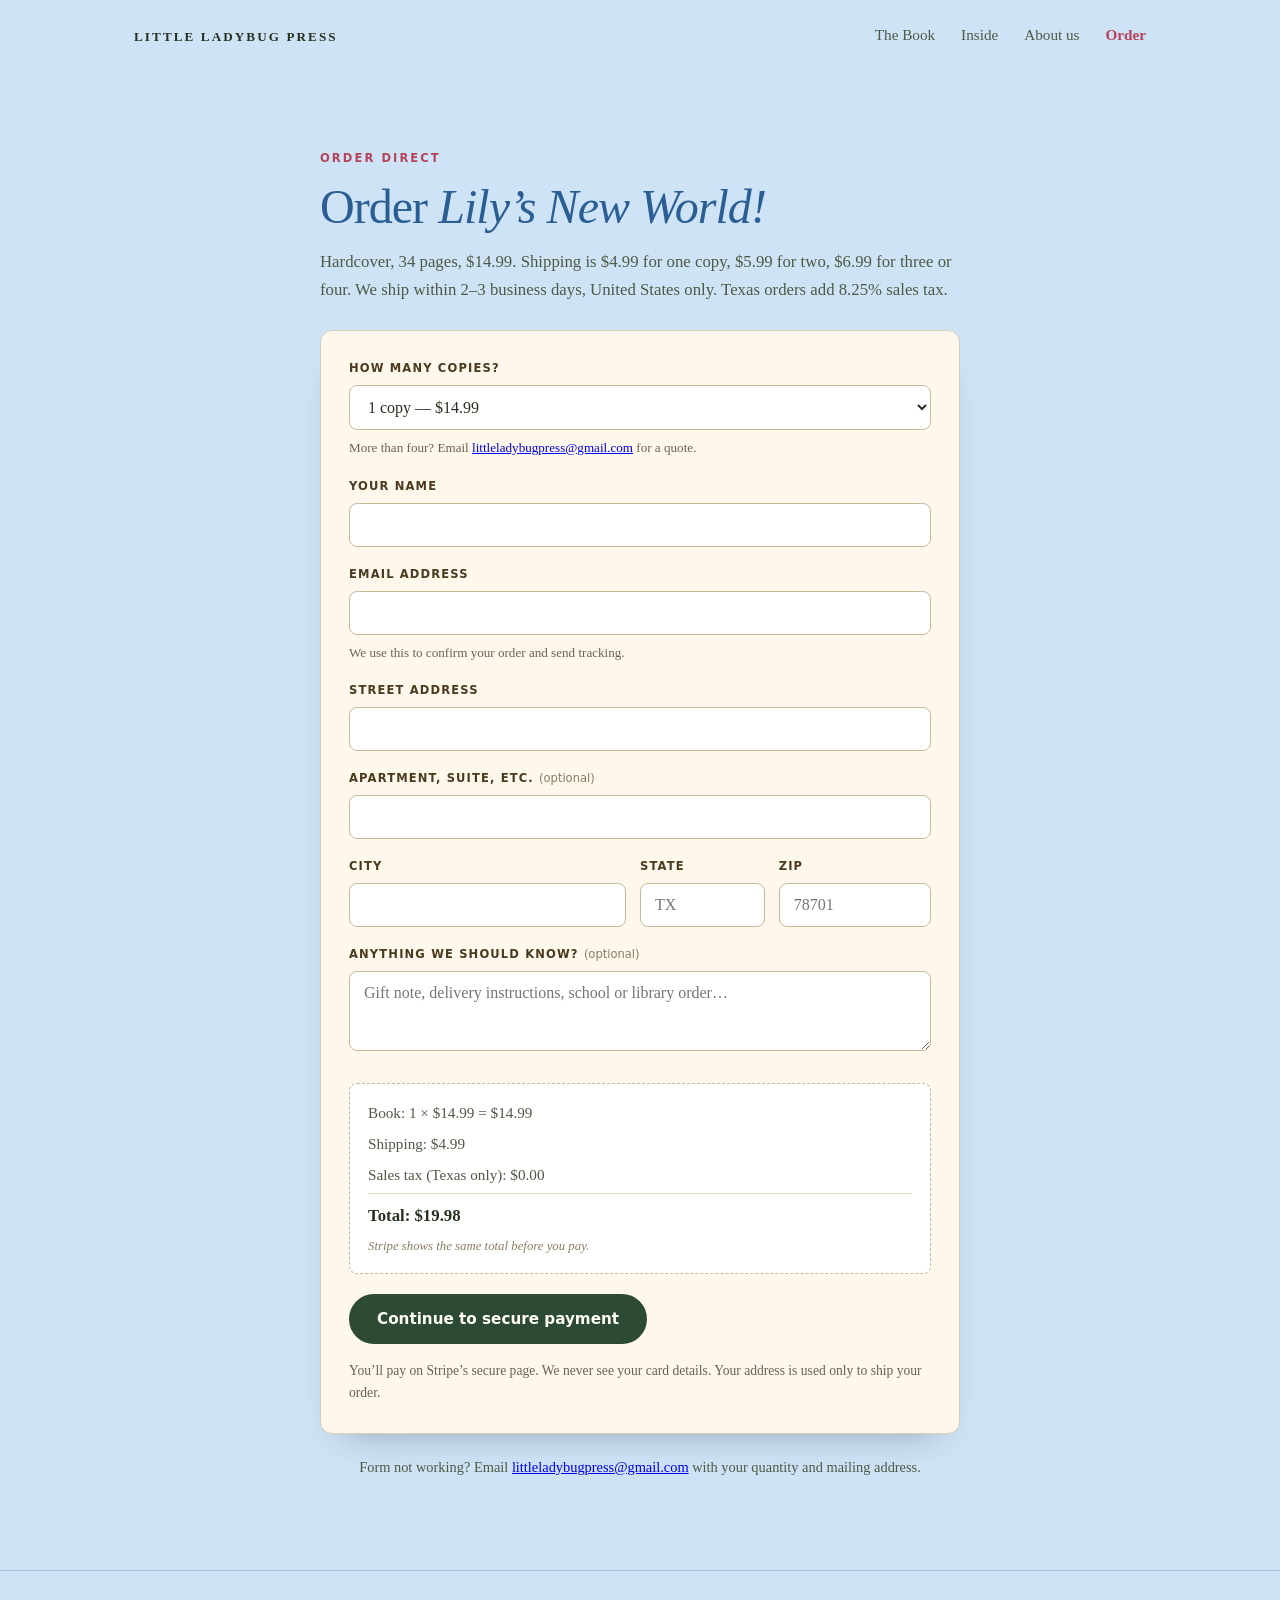
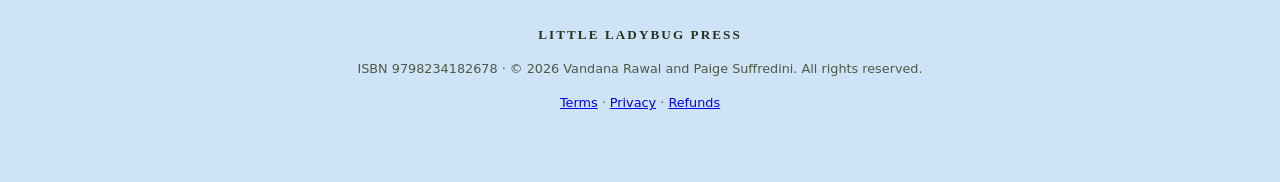
==== commit a2f16e8b: "Fix double-encoded em dashes in order.html" ====
--- a/order.html
+++ b/order.html
@@ -1,11 +1,11 @@
-﻿<!DOCTYPE html>
+<!DOCTYPE html>
 <html lang="en">
 <head>
 <meta charset="utf-8">
 <meta http-equiv="Content-Security-Policy" content="default-src 'self'; script-src 'self' https://challenges.cloudflare.com; style-src 'self' 'unsafe-inline'; img-src 'self' data:; connect-src 'self' https://llp-checkout.littleladybugpress.workers.dev; frame-src https://challenges.cloudflare.com; form-action 'self' https://checkout.stripe.com; base-uri 'none'; object-src 'none'">
 <meta name="viewport" content="width=device-width, initial-scale=1">
-<title>Order Lily&rsquo;s New World! â€” Little Ladybug Press</title>
-<meta name="description" content="Order Lily's New World! directly from Little Ladybug Press. Hardcover, $14.99, ships in 2â€“3 business days within the United States.">
+<title>Order Lily&rsquo;s New World! — Little Ladybug Press</title>
+<meta name="description" content="Order Lily's New World! directly from Little Ladybug Press. Hardcover, $14.99, ships in 2—3 business days within the United States.">
 <meta name="robots" content="noindex">
 <link rel="stylesheet" href="styles.css?v=21">
 <script src="https://challenges.cloudflare.com/turnstile/v0/api.js" async defer></script>
@@ -34,10 +34,10 @@
         <div class="field">
           <label for="qty">How many copies?</label>
           <select id="qty" name="quantity" required>
-            <option value="1">1 copy â€” $14.99</option>
-            <option value="2">2 copies â€” $29.98</option>
-            <option value="3">3 copies â€” $44.97</option>
-            <option value="4">4 copies â€” $59.96</option>
+            <option value="1">1 copy — $14.99</option>
+            <option value="2">2 copies — $29.98</option>
+            <option value="3">3 copies — $44.97</option>
+            <option value="4">4 copies — $59.96</option>
           </select>
           <p class="hint">More than four? Email <a href="mailto:littleladybugpress@gmail.com">littleladybugpress@gmail.com</a> for a quote.</p>
         </div>
